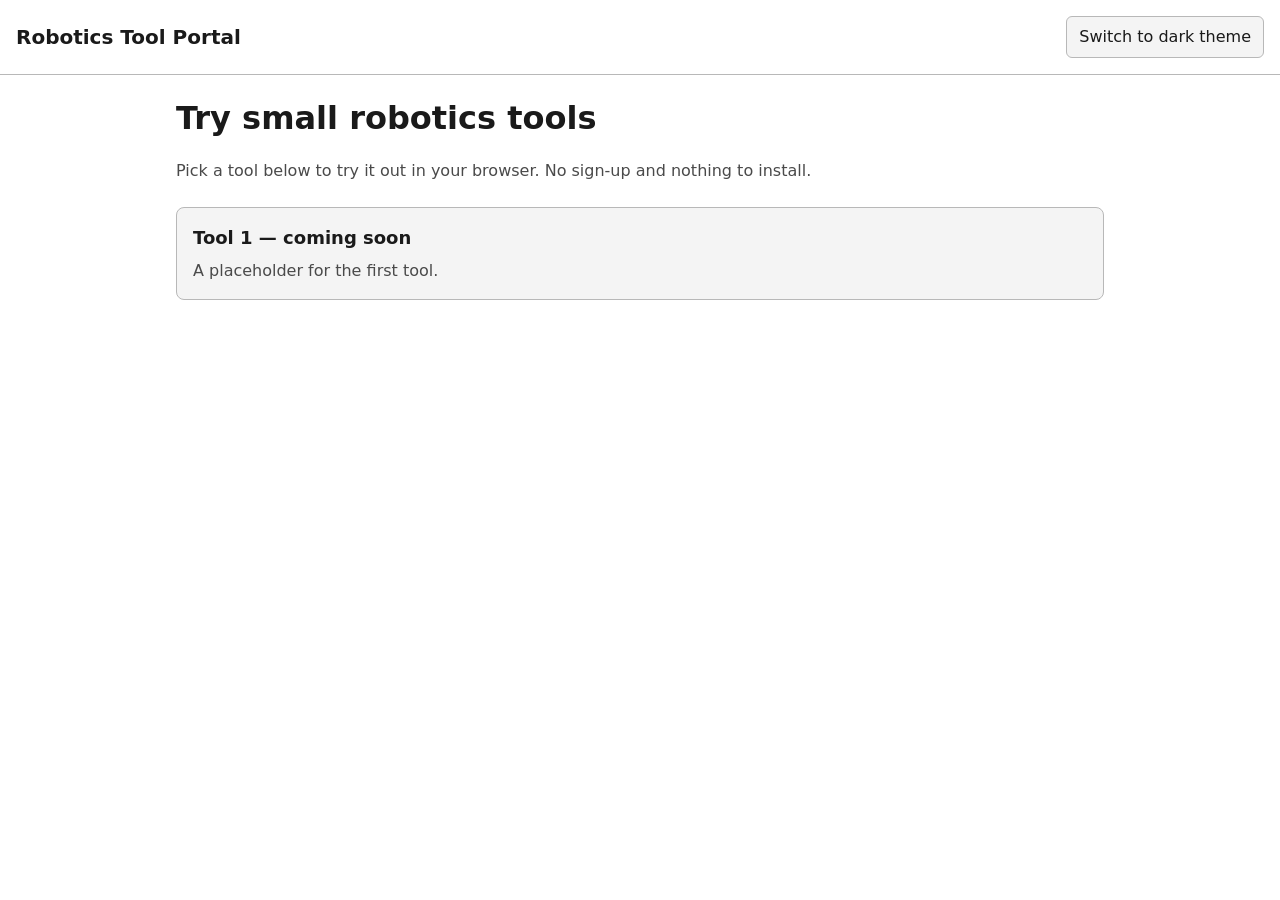
==== index.html @ 686ed10b "Build portal homepage with placeholder tool card Add index.html, a placeholder tools/tool-1.html wit" ====
<!DOCTYPE html>
<html lang="en" data-theme="light">
<head>
  <meta charset="utf-8">
  <meta name="viewport" content="width=device-width, initial-scale=1">
  <title>Robotics Tool Portal</title>
  <link rel="stylesheet" href="css/styles.css">
  <script src="js/theme.js"></script>
</head>
<body>
  <header class="site-header">
    <a class="site-name" href="index.html">Robotics Tool Portal</a>
    <button id="theme-toggle" class="theme-toggle" type="button" aria-pressed="false">Switch to dark theme</button>
  </header>

  <main>
    <h1>Try small robotics tools</h1>
    <p class="intro">Pick a tool below to try it out in your browser. No sign-up and nothing to install.</p>

    <section class="tool-grid" aria-label="Tools">
      <a class="tool-card" href="tools/tool-1.html">
        <h2>Tool 1 — coming soon</h2>
        <p>A placeholder for the first tool.</p>
      </a>
    </section>
  </main>
</body>
</html>
---- css/styles.css ----
/* Theme colors. Light is the default; js/theme.js sets data-theme="dark" on <html>. */
:root {
  --bg: #ffffff;
  --surface: #f4f4f4;
  --text: #1a1a1a;
  --text-muted: #4a4a4a;
  --border: #b8b8b8;
  --link: #0b57d0;
  --focus: #0b57d0;
}

:root[data-theme="dark"] {
  --bg: #121212;
  --surface: #1e1e1e;
  --text: #f0f0f0;
  --text-muted: #c4c4c4;
  --border: #5a5a5a;
  --link: #8ab4f8;
  --focus: #8ab4f8;
}

* {
  box-sizing: border-box;
}

body {
  margin: 0;
  background: var(--bg);
  color: var(--text);
  font-family: system-ui, -apple-system, "Segoe UI", Roboto, sans-serif;
  line-height: 1.5;
}

a {
  color: var(--link);
}

a:focus-visible,
button:focus-visible {
  outline: 3px solid var(--focus);
  outline-offset: 2px;
}

.site-header {
  display: flex;
  flex-wrap: wrap;
  align-items: center;
  justify-content: space-between;
  gap: 0.75rem;
  padding: 1rem;
  border-bottom: 1px solid var(--border);
}

.site-name {
  color: var(--text);
  font-size: 1.25rem;
  font-weight: 700;
  text-decoration: none;
}

.theme-toggle {
  padding: 0.5rem 0.75rem;
  background: var(--surface);
  color: var(--text);
  border: 1px solid var(--border);
  border-radius: 6px;
  font: inherit;
  cursor: pointer;
}

main {
  max-width: 60rem;
  margin: 0 auto;
  padding: 1.5rem 1rem 3rem;
}

h1 {
  margin-top: 0;
  line-height: 1.2;
}

.intro {
  max-width: 40rem;
  color: var(--text-muted);
}

.tool-grid {
  display: grid;
  grid-template-columns: repeat(auto-fit, minmax(16rem, 1fr));
  gap: 1rem;
  margin-top: 1.5rem;
}

.tool-card {
  display: block;
  padding: 1rem;
  background: var(--surface);
  color: var(--text);
  border: 1px solid var(--border);
  border-radius: 8px;
  text-decoration: none;
}

.tool-card:hover {
  border-color: var(--link);
}

.tool-card h2 {
  margin: 0 0 0.5rem;
  font-size: 1.125rem;
}

.tool-card p {
  margin: 0;
  color: var(--text-muted);
}

.back-link {
  display: inline-block;
  margin-bottom: 1rem;
}
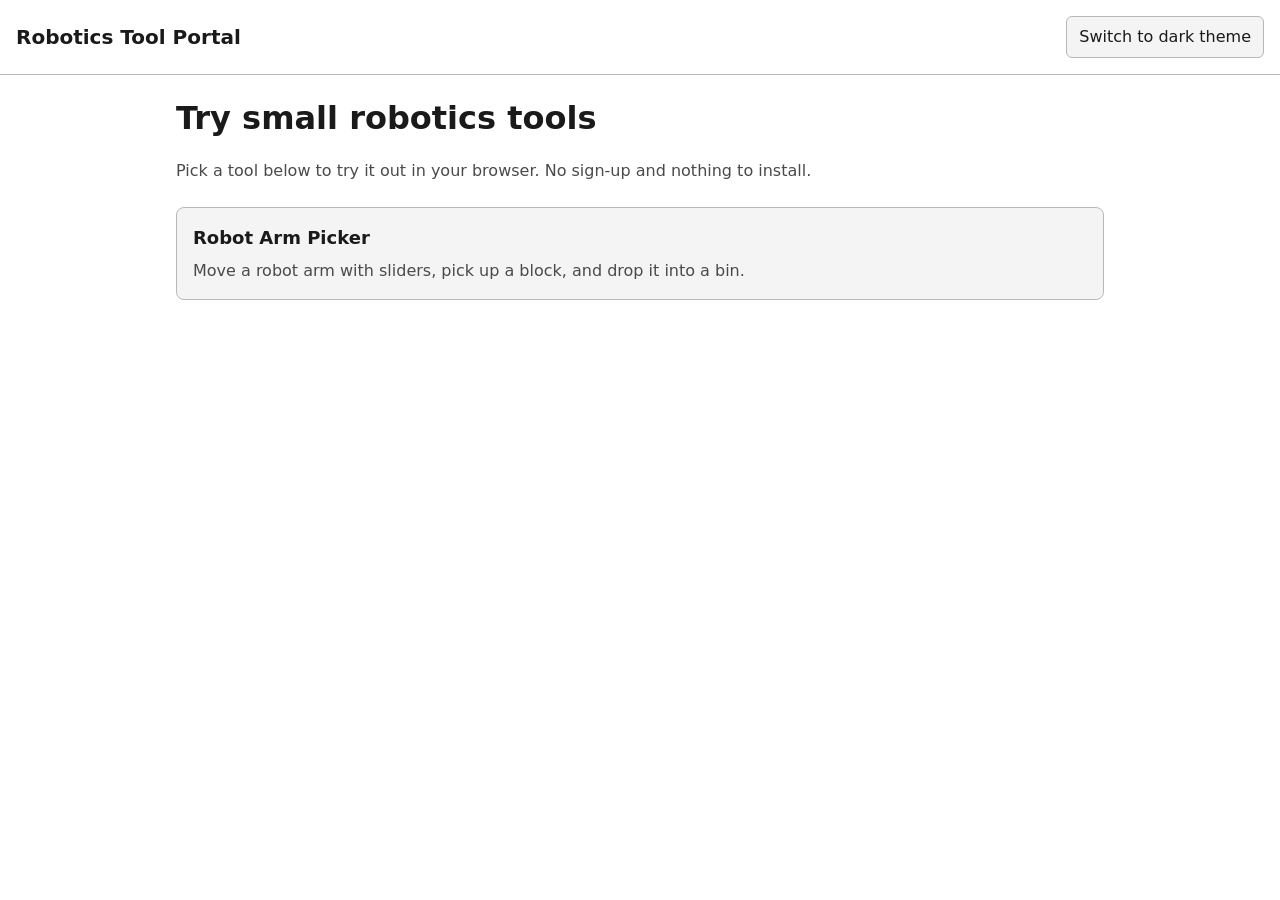
==== commit 56786e14: "Replace placeholder with the robot arm picker simulator Rename tools/tool-1.html to tools/robot-arm-" ====
--- a/index.html
+++ b/index.html
@@ -18,9 +18,9 @@
     <p class="intro">Pick a tool below to try it out in your browser. No sign-up and nothing to install.</p>
 
     <section class="tool-grid" aria-label="Tools">
-      <a class="tool-card" href="tools/tool-1.html">
-        <h2>Tool 1 — coming soon</h2>
-        <p>A placeholder for the first tool.</p>
+      <a class="tool-card" href="tools/robot-arm-picker.html">
+        <h2>Robot Arm Picker</h2>
+        <p>Move a robot arm with sliders, pick up a block, and drop it into a bin.</p>
       </a>
     </section>
   </main>
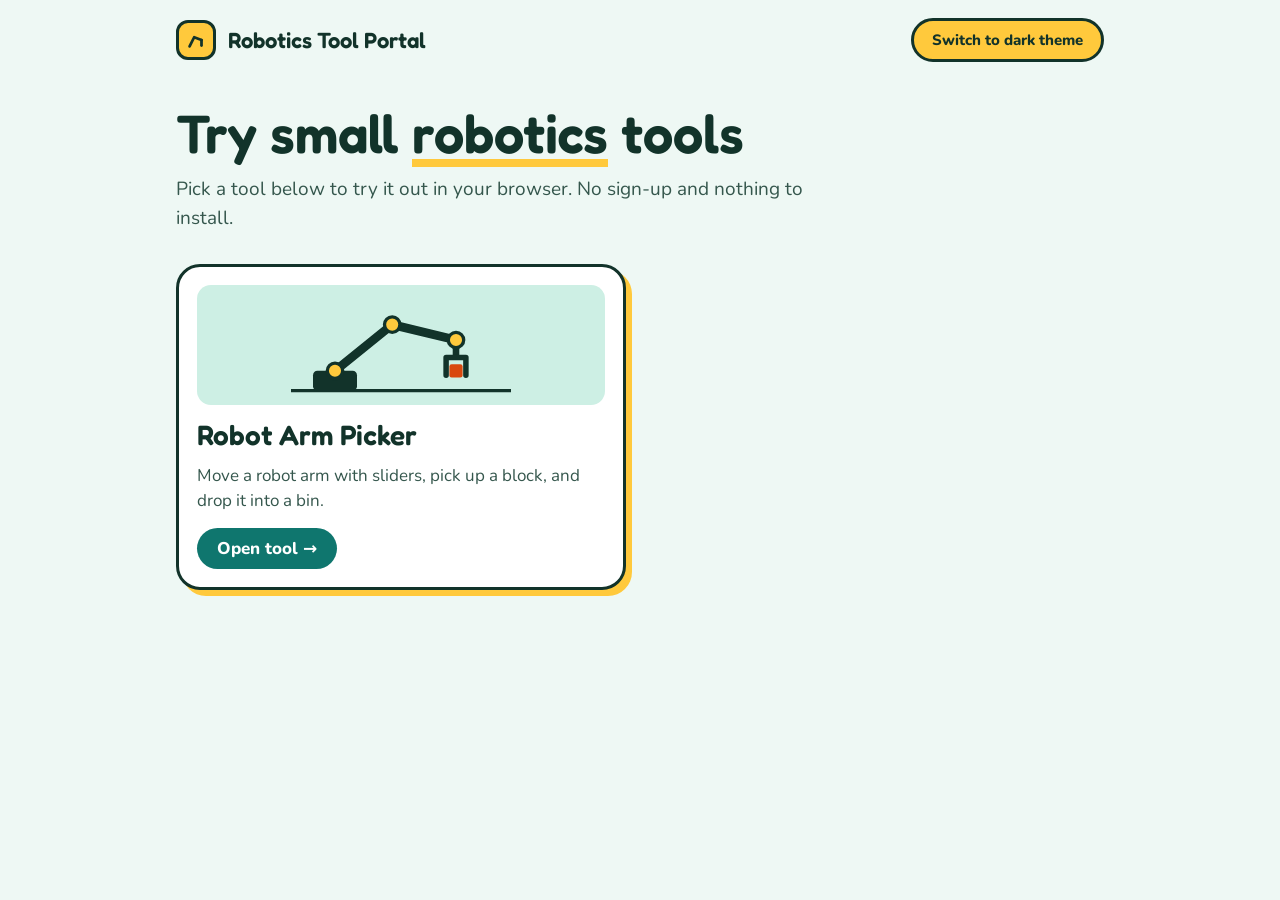
==== commit 7594d475: "Apply the Classroom visual design Fredoka and Nunito fonts, mint and deep-green palette with yellow " ====
--- a/index.html
+++ b/index.html
@@ -4,23 +4,43 @@
   <meta charset="utf-8">
   <meta name="viewport" content="width=device-width, initial-scale=1">
   <title>Robotics Tool Portal</title>
+  <link rel="preconnect" href="https://fonts.googleapis.com">
+  <link rel="preconnect" href="https://fonts.gstatic.com" crossorigin>
+  <link href="https://fonts.googleapis.com/css2?family=Fredoka:wght@500;600&family=Nunito:wght@400;700;800&display=swap" rel="stylesheet">
   <link rel="stylesheet" href="css/styles.css">
   <script src="js/theme.js"></script>
 </head>
 <body>
   <header class="site-header">
-    <a class="site-name" href="index.html">Robotics Tool Portal</a>
+    <a class="site-name" href="index.html">
+      <span class="logo" aria-hidden="true"><svg viewBox="0 0 24 24" width="22" height="22" fill="none" stroke-width="3" stroke-linecap="round" stroke-linejoin="round"><polyline points="5,19 10,9 18,12"/><line x1="18" y1="12" x2="18" y2="18"/></svg></span>
+      Robotics Tool Portal
+    </a>
     <button id="theme-toggle" class="theme-toggle" type="button" aria-pressed="false">Switch to dark theme</button>
   </header>
 
   <main>
-    <h1>Try small robotics tools</h1>
+    <h1>Try small <span class="highlight">robotics</span> tools</h1>
     <p class="intro">Pick a tool below to try it out in your browser. No sign-up and nothing to install.</p>
 
     <section class="tool-grid" aria-label="Tools">
       <a class="tool-card" href="tools/robot-arm-picker.html">
+        <span class="tool-card-art" aria-hidden="true">
+          <svg viewBox="0 0 200 90" width="220" height="99" fill="none" stroke-linecap="round" stroke-linejoin="round">
+            <line class="art-ink" x1="0" y1="86" x2="200" y2="86" stroke-width="3"/>
+            <rect class="art-fill" x="20" y="68" width="40" height="18" rx="4"/>
+            <polyline class="art-ink" points="40,68 92,26 150,40" stroke-width="8"/>
+            <line class="art-ink" x1="150" y1="40" x2="150" y2="54" stroke-width="6"/>
+            <polyline class="art-ink" points="141,72 141,56 159,56 159,72" stroke-width="5"/>
+            <rect class="art-block" x="144" y="62" width="12" height="12" rx="2"/>
+            <circle class="art-joint" cx="40" cy="68" r="7" stroke-width="3"/>
+            <circle class="art-joint" cx="92" cy="26" r="7" stroke-width="3"/>
+            <circle class="art-joint" cx="150" cy="40" r="7" stroke-width="3"/>
+          </svg>
+        </span>
         <h2>Robot Arm Picker</h2>
         <p>Move a robot arm with sliders, pick up a block, and drop it into a bin.</p>
+        <span class="tool-card-cta">Open tool →</span>
       </a>
     </section>
   </main>
--- a/css/styles.css
+++ b/css/styles.css
@@ -1,22 +1,37 @@
-/* Theme colors. Light is the default; js/theme.js sets data-theme="dark" on <html>. */
+/* "Classroom" look. Theme colors: light is the default; js/theme.js sets data-theme="dark" on <html>. */
 :root {
-  --bg: #ffffff;
-  --surface: #f4f4f4;
-  --text: #1a1a1a;
-  --text-muted: #4a4a4a;
-  --border: #b8b8b8;
-  --link: #0b57d0;
-  --focus: #0b57d0;
+  --bg: #eef8f4;
+  --surface: #ffffff;
+  --surface-alt: #cdefe4;
+  --text: #12332a;
+  --text-muted: #35574d;
+  --border: #12332a;
+  --link: #0f766e;
+  --focus: #0f766e;
+  --accent: #ffc93c;
+  --on-accent: #12332a;
+  --primary: #0f766e;
+  --on-primary: #ffffff;
+  --block: #d9480f;
+
+  --font-body: "Nunito", system-ui, -apple-system, "Segoe UI", Roboto, sans-serif;
+  --font-display: "Fredoka", "Nunito", system-ui, -apple-system, "Segoe UI", sans-serif;
 }
 
 :root[data-theme="dark"] {
-  --bg: #121212;
-  --surface: #1e1e1e;
-  --text: #f0f0f0;
-  --text-muted: #c4c4c4;
-  --border: #5a5a5a;
-  --link: #8ab4f8;
-  --focus: #8ab4f8;
+  --bg: #0f2a24;
+  --surface: #16382f;
+  --surface-alt: #1f4a3f;
+  --text: #eaf7f1;
+  --text-muted: #b5d6ca;
+  --border: #8bd3c2;
+  --link: #5eead4;
+  --focus: #5eead4;
+  --accent: #ffc93c;
+  --on-accent: #12332a;
+  --primary: #5eead4;
+  --on-primary: #0f2a24;
+  --block: #ff9d5c;
 }
 
 * {
@@ -27,8 +42,16 @@
   margin: 0;
   background: var(--bg);
   color: var(--text);
-  font-family: system-ui, -apple-system, "Segoe UI", Roboto, sans-serif;
+  font-family: var(--font-body);
+  font-size: 1.0625rem;
   line-height: 1.5;
+}
+
+h1,
+h2,
+h3 {
+  font-family: var(--font-display);
+  font-weight: 600;
 }
 
 a {
@@ -38,7 +61,7 @@
 a:focus-visible,
 button:focus-visible {
   outline: 3px solid var(--focus);
-  outline-offset: 2px;
+  outline-offset: 3px;
 }
 
 .site-header {
@@ -46,25 +69,49 @@
   flex-wrap: wrap;
   align-items: center;
   justify-content: space-between;
+  gap: 0.75rem 1rem;
+  min-height: 5rem;
+  padding: 0.75rem max(1rem, calc((100% - 60rem) / 2 + 1rem));
+}
+
+.site-name {
+  display: flex;
+  align-items: center;
   gap: 0.75rem;
-  padding: 1rem;
-  border-bottom: 1px solid var(--border);
-}
-
-.site-name {
   color: var(--text);
-  font-size: 1.25rem;
-  font-weight: 700;
+  font-family: var(--font-display);
+  font-size: 1.375rem;
+  font-weight: 600;
   text-decoration: none;
 }
 
-.theme-toggle {
-  padding: 0.5rem 0.75rem;
-  background: var(--surface);
-  color: var(--text);
-  border: 1px solid var(--border);
-  border-radius: 6px;
+.logo {
+  display: flex;
+  align-items: center;
+  justify-content: center;
+  width: 2.5rem;
+  height: 2.5rem;
+  background: var(--accent);
+  border: 3px solid var(--border);
+  border-radius: 12px;
+}
+
+.logo polyline,
+.logo line {
+  stroke: var(--on-accent);
+}
+
+/* Pill buttons: the theme toggle and Reset. */
+.theme-toggle,
+.button {
+  padding: 0.5rem 1.125rem;
+  background: var(--accent);
+  color: var(--on-accent);
+  border: 3px solid var(--border);
+  border-radius: 999px;
   font: inherit;
+  font-size: 0.9375rem;
+  font-weight: 800;
   cursor: pointer;
 }
 
@@ -75,39 +122,86 @@
 }
 
 h1 {
-  margin-top: 0;
-  line-height: 1.2;
+  margin: 0 0 0.75rem;
+  font-size: clamp(2.25rem, 7vw, 3.375rem);
+  line-height: 1.1;
+}
+
+.highlight {
+  text-decoration: underline;
+  text-decoration-color: var(--accent);
+  text-decoration-thickness: 0.15em;
+  text-underline-offset: 0.12em;
 }
 
 .intro {
   max-width: 40rem;
+  margin: 0;
   color: var(--text-muted);
+  font-size: 1.1875rem;
 }
 
 .tool-grid {
   display: grid;
-  grid-template-columns: repeat(auto-fit, minmax(16rem, 1fr));
-  gap: 1rem;
-  margin-top: 1.5rem;
+  grid-template-columns: repeat(auto-fill, minmax(min(100%, 19rem), 1fr));
+  gap: 1.75rem;
+  margin-top: 2rem;
 }
 
 .tool-card {
-  display: block;
-  padding: 1rem;
+  display: flex;
+  flex-direction: column;
+  gap: 0.625rem;
+  padding: 1.125rem;
   background: var(--surface);
   color: var(--text);
-  border: 1px solid var(--border);
-  border-radius: 8px;
+  border: 3px solid var(--border);
+  border-radius: 24px;
+  box-shadow: 6px 6px 0 var(--accent);
   text-decoration: none;
 }
 
 .tool-card:hover {
-  border-color: var(--link);
+  transform: translate(-2px, -2px);
+  box-shadow: 8px 8px 0 var(--accent);
+}
+
+@media (prefers-reduced-motion: no-preference) {
+  .tool-card {
+    transition: transform 0.12s, box-shadow 0.12s;
+  }
+}
+
+.tool-card-art {
+  display: flex;
+  align-items: center;
+  justify-content: center;
+  height: 7.5rem;
+  background: var(--surface-alt);
+  border-radius: 14px;
+}
+
+.art-ink {
+  stroke: var(--text);
+}
+
+.art-fill {
+  fill: var(--text);
+}
+
+.art-joint {
+  fill: var(--accent);
+  stroke: var(--text);
+}
+
+.art-block {
+  fill: var(--block);
 }
 
 .tool-card h2 {
-  margin: 0 0 0.5rem;
-  font-size: 1.125rem;
+  margin: 0.25rem 0 0;
+  font-size: 1.75rem;
+  line-height: 1.2;
 }
 
 .tool-card p {
@@ -115,7 +209,18 @@
   color: var(--text-muted);
 }
 
+.tool-card-cta {
+  align-self: flex-start;
+  margin-top: 0.25rem;
+  padding: 0.5rem 1.25rem;
+  background: var(--primary);
+  color: var(--on-primary);
+  border-radius: 999px;
+  font-weight: 800;
+}
+
 .back-link {
   display: inline-block;
   margin-bottom: 1rem;
-}
+  font-weight: 700;
+}
